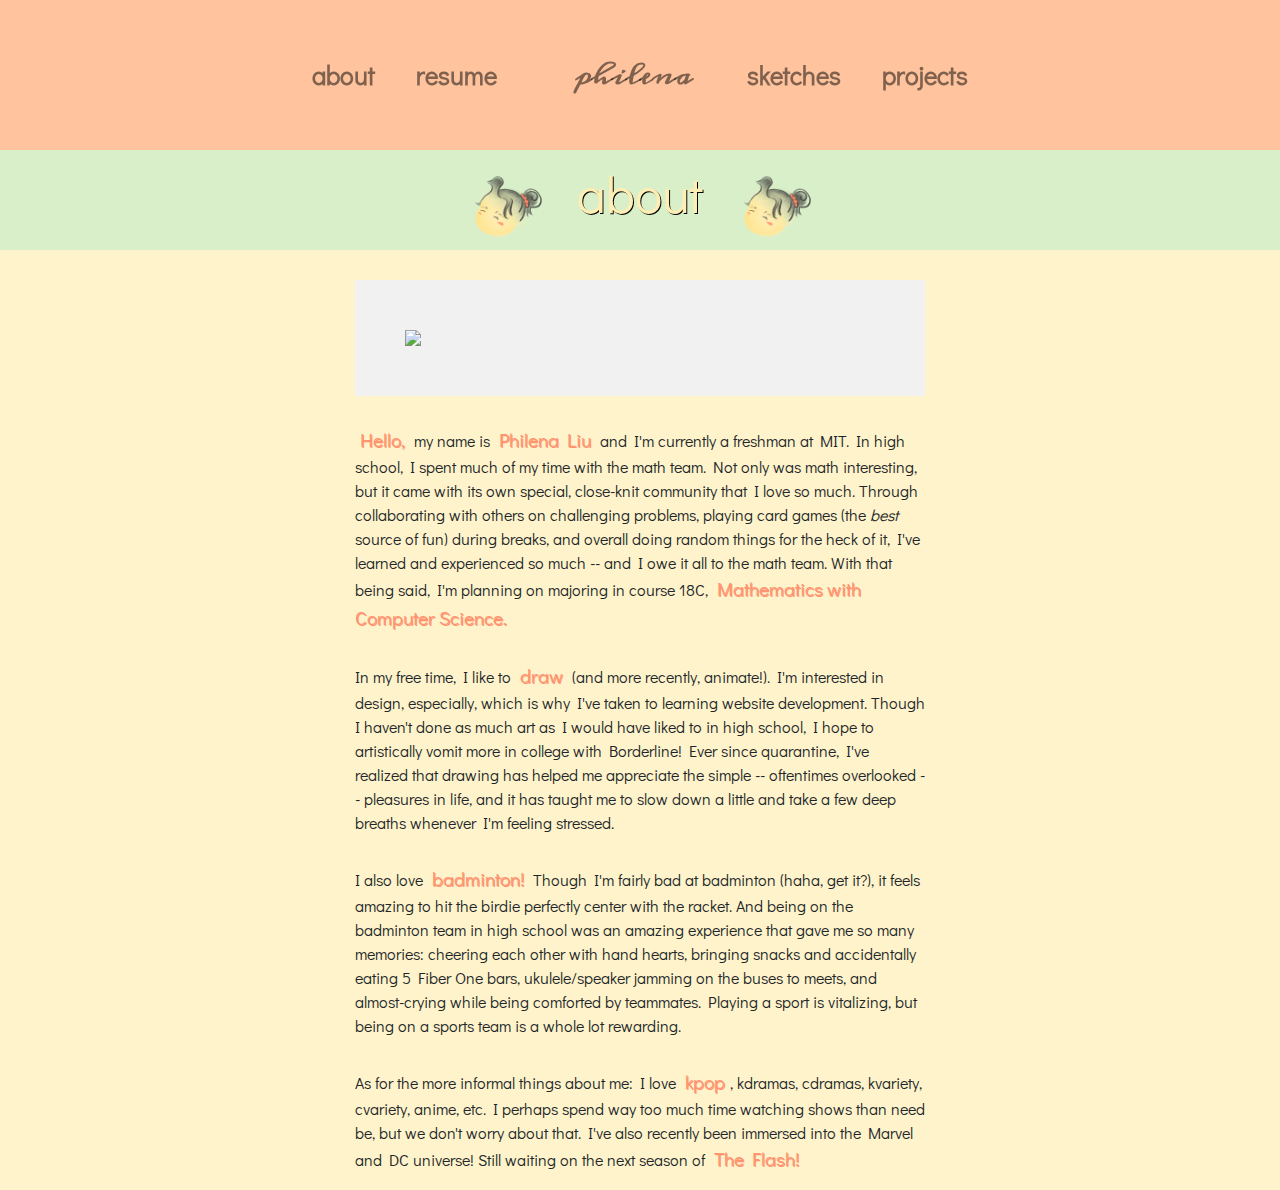
==== about.html @ 8ea55ef0 "yes commit all" ====
<!DOCTYPE html>
<html lang="en">
<head>
	<meta name="viewport" content="width=device-width, initial-scale=1.0"> <!-- should do this on all sites, sets width of page to follow screen width of device, sets initial zoom level-->
	<meta http-equiv="Content-Type" content="text/html; charset=utf-8">
	<!-- Latest compiled and minified CSS -->
	<link rel="stylesheet" href="https://maxcdn.bootstrapcdn.com/bootstrap/4.5.2/css/bootstrap.min.css">

	<!-- jQuery library -->
	<script src="https://ajax.googleapis.com/ajax/libs/jquery/3.5.1/jquery.min.js"></script>

	<!-- Popper JS -->
	<script src="https://cdnjs.cloudflare.com/ajax/libs/popper.js/1.16.0/umd/popper.min.js"></script>

	<!-- Latest compiled JavaScript -->
	<script src="https://maxcdn.bootstrapcdn.com/bootstrap/4.5.2/js/bootstrap.min.js"></script>

	<link rel= "stylesheet" href="mystyle.css">

	<link href='https://fonts.googleapis.com/css?family=Nothing You Could Do' rel='stylesheet'>
	<link href='https://fonts.googleapis.com/css?family=Meddon' rel='stylesheet'>
	<link rel="stylesheet" href="https://fonts.googleapis.com/css?family=Didact Gothic">
	<style type="text/css">
</style>
<title>about</title>
</head>
<body>

<!-- navigation bar -->
	<nav class="navbar navbar-expand-sm navbar navbar-light sticky-top"> <!-- expand stacks vertically if on small screen -->

		<!-- hamburger -->
		<button class="navbar-toggler" type="button" data-toggle="collapse" data-target="#navbarSupportedContent"
      		aria-controls="navbarSupportedContent" aria-expanded="false" aria-label="Toggle navigation">
      		<span class="navbar-toggler-icon"></span>
    	</button>

    	<!-- links -->
    	<div class="collapse navbar-collapse" id="navbarSupportedContent">
		  
		  <ul class="navbar-nav mx-auto">
		    <li class="nav-item">
		    	<a class="nav-link" href="about.html">about</a>
		    </li>
		    <li class="nav-item">
		    	<a class="nav-link" href="./resume.pdf">resume</a>
		    </li>
		    <li class="nav-item">
		    	<a id = "philomena" class="nav-link" href="philomena.html">philena</a>
		    </li>
		    <li class="nav-item">
		    	<a class="nav-link" href="art.html">sketches</a>
		    </li>
		    <li class="nav-item">
		    	<a class="nav-link" href="projects.html">projects</a>
		    </li>
		  </ul>
		</div>
	</nav>

<audio id = "music" src = "music.MP3"></audio>
	<script type="text/javascript">
		var music = document.getElementById("music");
		music.loop = true;
		var play = false;
		music.volume = 0.2;
		function playAudio() {
			play = true
  			music.play();
			}

		function pauseAudio() {
			play = false;
		  	music.pause();
		}

		function audioControl(){
			if (play){
				pauseAudio();
			}
			else{
				playAudio();
			}
		}

</script>
	<div class="container-fluid">
		<h1><button id = "button" style = 
			"background-color: Transparent;
		    background-repeat:no-repeat;
		    border: none;
		    cursor:pointer;
		    overflow: hidden;
		    outline:none;" 
		    type="button" onclick="audioControl()"><img id="face" src="Cloud-Swan.png" style = "height: 100px"></button>
		    about
		    <button id = "button" style = 
			"background-color: Transparent;
		    background-repeat:no-repeat;
		    border: none;
		    cursor:pointer;
		    overflow: hidden;
		    outline:none;" 
		    type="button" onclick="audioControl()"><img id="face" src="Cloud-Swan.png" style = "height: 100px"></button></h1>
	
	</div>
<div id="about" class="container-sm">
	<div id="photo">
	<img src="PL.JPG" style="display: block; margin-left: auto;
    margin-right: auto; padding: 50px">
</div>
	<p> <span>Hello,</span> my name is <span>Philena Liu</span> and I'm currently a freshman at MIT. In high school, I spent much of my time with the math team. Not only was math interesting, but it came with its own special, close-knit community that I love so much. Through collaborating with others on challenging problems, playing card games (the <i>best</i> source of fun) during breaks, and overall doing random things for the heck of it, I've learned and experienced so much -- and I owe it all to the math team. With that being said, I'm planning on majoring in course 18C, <span>Mathematics with Computer Science.</span> </p>
	<p>In my free time, I like to <span>draw</span> (and more recently, animate!). I'm interested in design, especially, which is why I've taken to learning website development. Though I haven't done as much art as I would have liked to in high school, I hope to artistically vomit more in college with Borderline! Ever since quarantine, I've realized that drawing has helped me appreciate the simple -- oftentimes overlooked -- pleasures in life, and it has taught me to slow down a little and take a few deep breaths whenever I'm feeling stressed.</p>
	<p>I also love <span>badminton!</span> Though I'm fairly bad at badminton (haha, get it?), it feels amazing to hit the birdie perfectly center with the racket. And being on the badminton team in high school was an amazing experience that gave me so many memories: cheering each other with hand hearts, bringing snacks and accidentally eating 5 Fiber One bars, ukulele/speaker jamming on the buses to meets, and almost-crying while being comforted by teammates. Playing a sport is vitalizing, but being on a sports team is a whole lot rewarding.</p>
	<p>As for the more informal things about me: I love <span>kpop</span>, kdramas, cdramas, kvariety, cvariety, anime, etc. I perhaps spend way too much time watching shows than need be, but we don't worry about that. I've also recently been immersed into the Marvel and DC universe! Still waiting on the next season of <span>The Flash!</span></p>

</div>


</body>
</html>
---- mystyle.css ----
/*margin is how far away the element's sides are from window??
padding is how far the content is away from the element's borders??
width: width of element's content area (portion inside padding, border, and margin of elmenet)*/
/*body {
  background-image: url("Cloud-Swan.png");
  background-repeat: no-repeat;
  background-position: center top;
  background-size: 300px 300px;
  overflow: scroll;
}*/
/*h1 {
	border-style: solid;
	border-width: 5px 2px;
	border-color: rgba(153, 230, 255, .4);
	width: 170px;
	margin: auto;
	font-size: 2em;
	padding: 25px;
	text-align: center;
	text-shadow: 2px 3px 5px horiz, vertical, blurrgba(153, 230, 255, .4);
}
*/

ul {

  	list-style-type: none;
  	margin: 0;
  	padding: 0;
}
li {
	
  	display: inline;
}

body {
	background-color: rgba(254,238,180,.7);
	font-family: "Didact Gothic";
}


.sticky-top {
	height: 150px;
	background-color: rgba(255,148,112,.5);
}
#philomena {
	font-size: 2vw;
    font-weight: bold;
    margin-right: 1vw;
    margin-left: 3vw;
    padding: 5px 20px;
	font-family: "Meddon";
	font
}
.nav-link{
	font-size: 2vw;
    font-weight: bold;
    margin-right: 1vw;
    margin-left: 1vw;
    padding: 5px;
    font-family: "Didact Gothic";
  }

.nav-link:hover {
    color: rgba(254,238,180,.7) !important;
    transition-duration: .2s;
  }


 .container-fluid{
 	/*background-color: rgba(254,238,180,.7);*/

 	background-color: rgba(201,237,202,.7); /*rgba(218,243,241,.7);*/

 }

 h1{
 	height: 100px;
 	text-align: center;
 	font-size: 4vw;
 	color: rgba(254,238,180,1);
 	text-shadow: 1px 1px 0 #000;
 }

.flex-container {

  display: flex;
  flex-wrap: wrap;
  justify-content: center;
  align-items: center;
}

.flex-container > div {
  background-color: #f1f1f1;
  width: 500px;
  height: 500px;
  margin: 10px;
  text-align: center;
  line-height: 500px;
  font-size: 30px;
}
#photo{
  background-color: #f1f1f1;
}
span{
  font-size: 1.5vw;
  color: rgba(255,148,112,1);
  text-shadow: 1px 1px 0 ;
  margin: 5px;
}

.art, .proj{
	padding: 20px;
    width: 500px;
    height: 500px;
    object-fit: cover;
  }

 .art:hover {
    opacity: 0.1;
    cursor: pointer;
    transition-duration: 0.2s;
  }
.proj:hover {
	opacity: 0.1;
    cursor: pointer;
    transition-duration: 0.2s;
}
  #about{
  	margin-top: 30px;
  	width: 600px;
  }
  #intro{
    padding-top: 100px;
    font-size: 1vw;
  }
  p{
    margin-top: 30px;
  }

  a{
    color: #000000;
  }
  a:hover{
    color: rgba(255,148,112,1);
  }
/*
  #project {
  padding: 50px;
  background-color: #f1f1f1;
  width: 500px;
  margin: 10px;
  text-align: center;
  line-height: 500px;
  font-size: 30px;
  }*/
/*pseudo classes. a:hover must come after a:link and a:visited. a:active must come after a:hover*/
/*h1 {
  color: navy;
  margin-left: 20px;
}*/
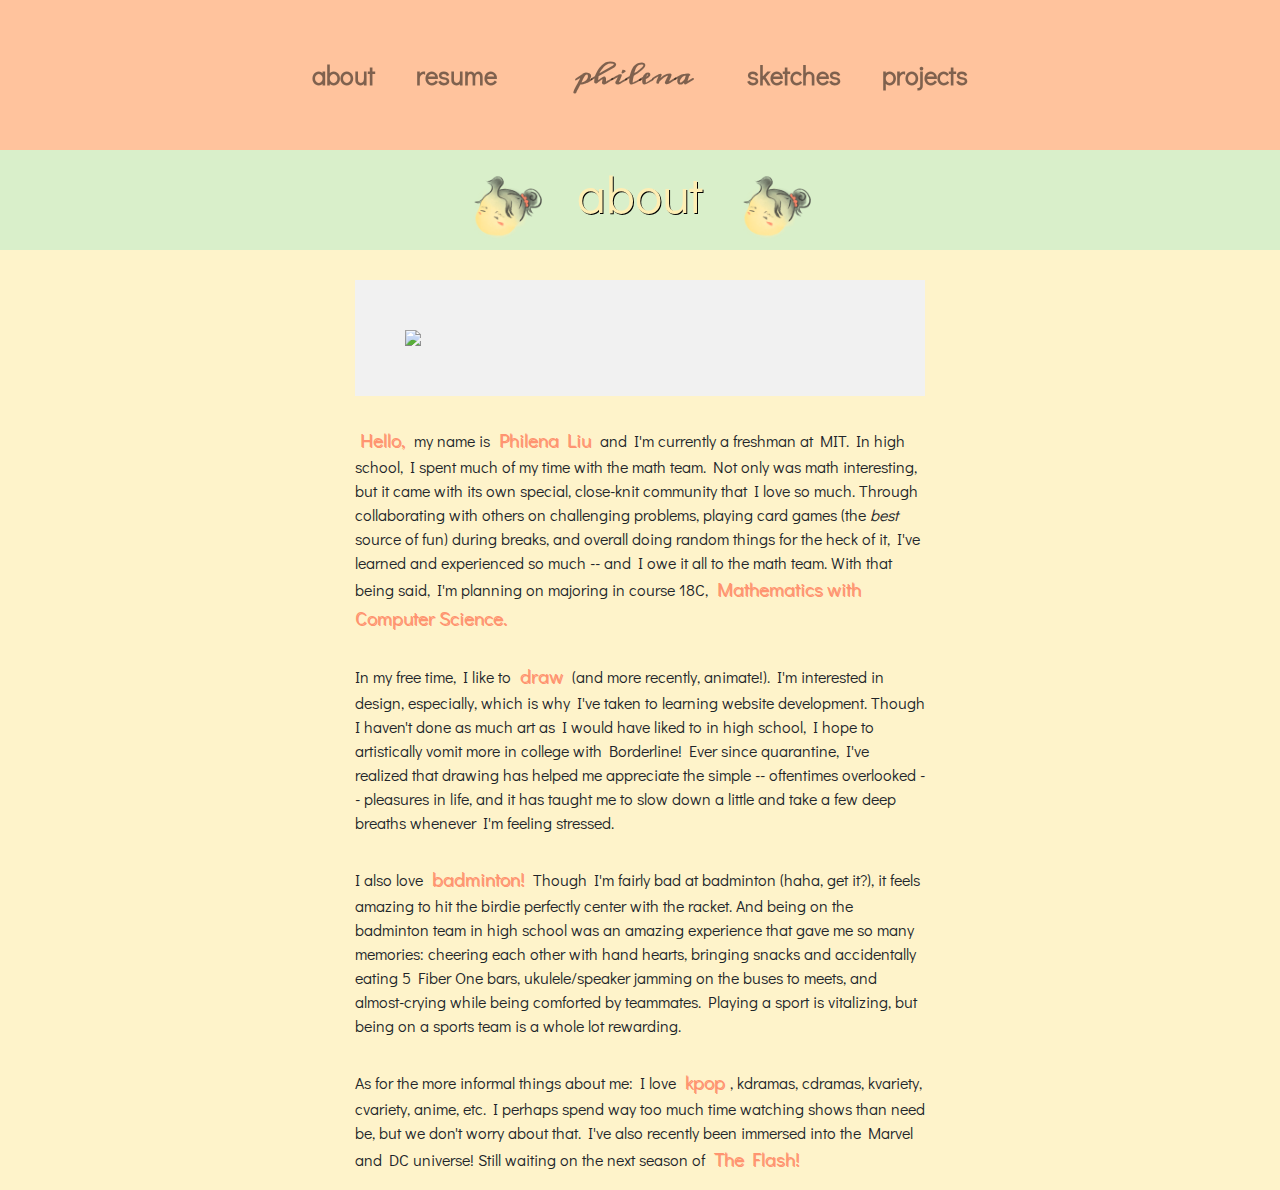
==== commit 769e76d4: "changed to see images" ====
--- a/about.html
+++ b/about.html
@@ -46,7 +46,7 @@
 		    	<a class="nav-link" href="./resume.pdf">resume</a>
 		    </li>
 		    <li class="nav-item">
-		    	<a id = "philomena" class="nav-link" href="philomena.html">philena</a>
+		    	<a id = "philomena" class="nav-link" href="index.html">philena</a>
 		    </li>
 		    <li class="nav-item">
 		    	<a class="nav-link" href="art.html">sketches</a>
@@ -58,7 +58,7 @@
 		</div>
 	</nav>
 
-<audio id = "music" src = "music.MP3"></audio>
+<audio id = "music" src = "music.mp3"></audio>
 	<script type="text/javascript">
 		var music = document.getElementById("music");
 		music.loop = true;
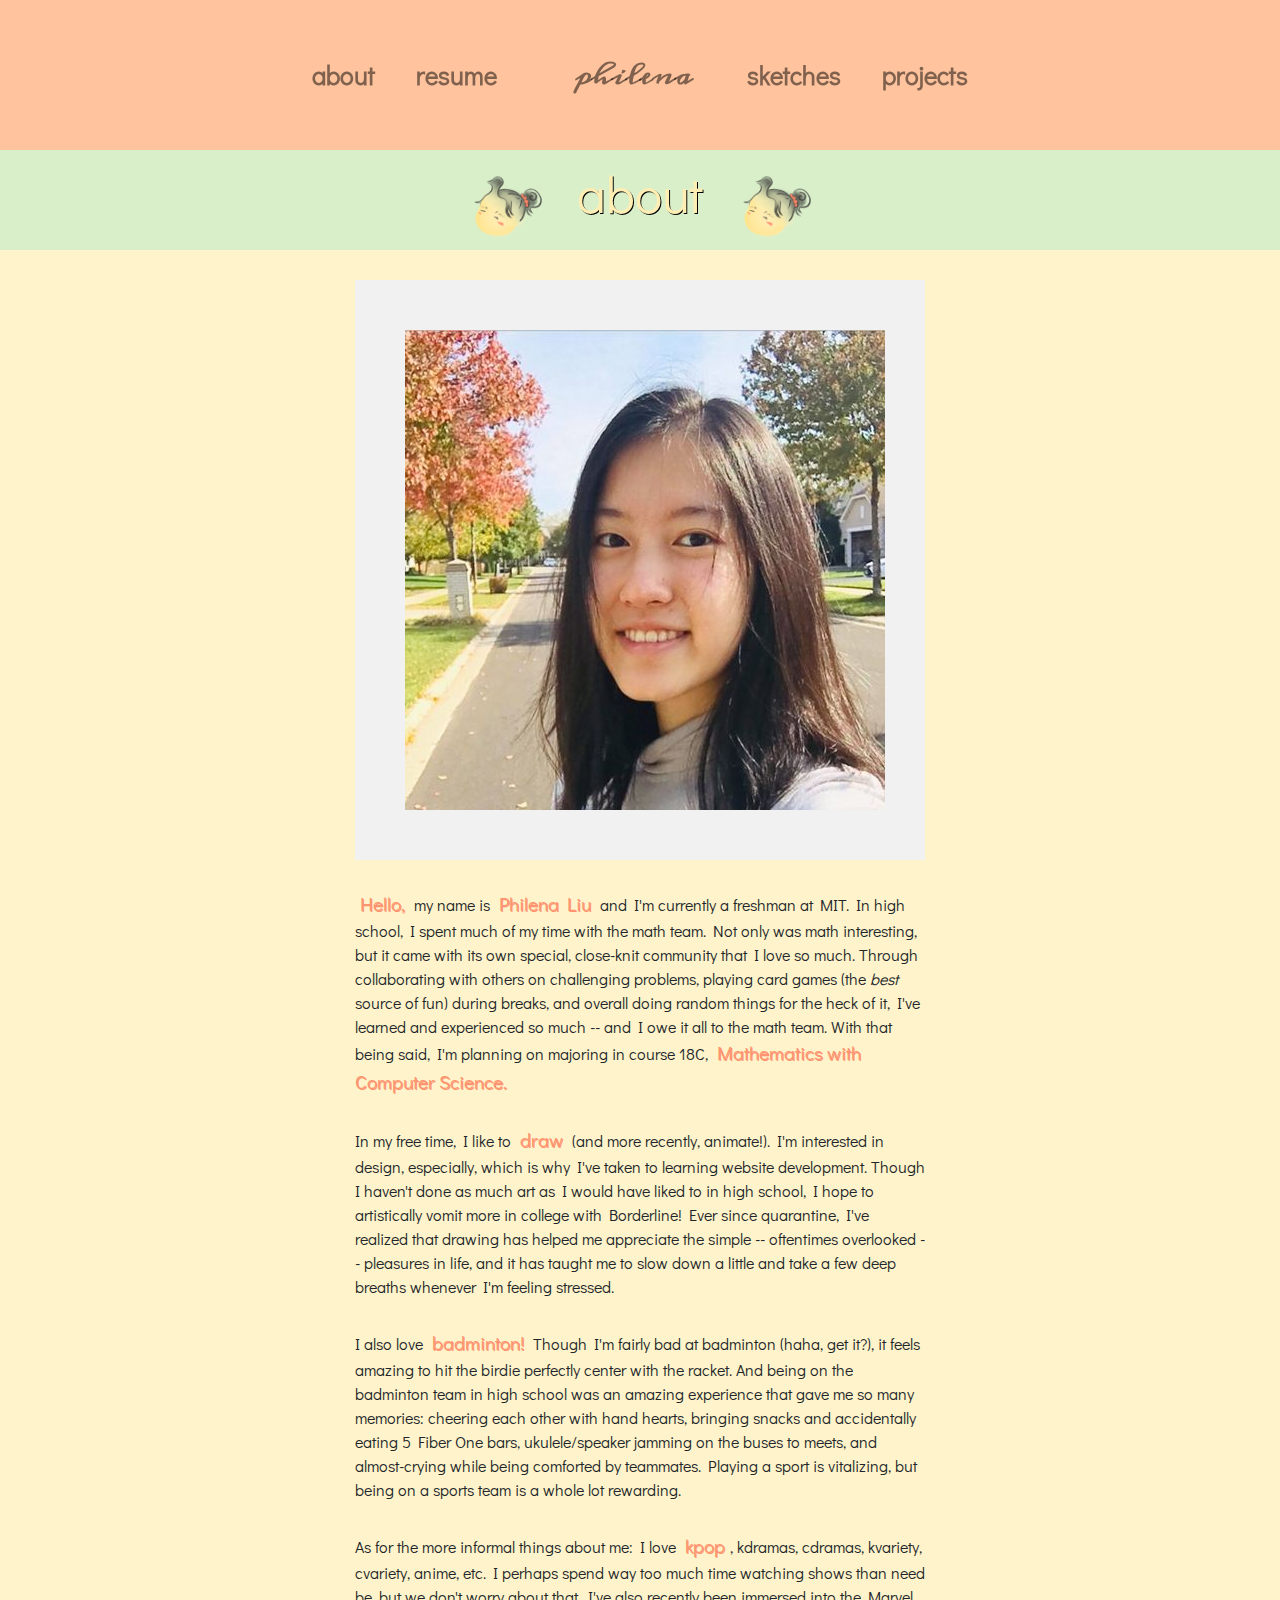
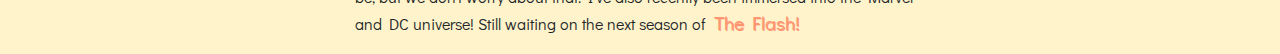
==== commit 80920ec2: "changed about photo" ====
--- a/about.html
+++ b/about.html
@@ -106,7 +106,7 @@
 	</div>
 <div id="about" class="container-sm">
 	<div id="photo">
-	<img src="PL.JPG" style="display: block; margin-left: auto;
+	<img src="PL.jpg" style="display: block; margin-left: auto;
     margin-right: auto; padding: 50px">
 </div>
 	<p> <span>Hello,</span> my name is <span>Philena Liu</span> and I'm currently a freshman at MIT. In high school, I spent much of my time with the math team. Not only was math interesting, but it came with its own special, close-knit community that I love so much. Through collaborating with others on challenging problems, playing card games (the <i>best</i> source of fun) during breaks, and overall doing random things for the heck of it, I've learned and experienced so much -- and I owe it all to the math team. With that being said, I'm planning on majoring in course 18C, <span>Mathematics with Computer Science.</span> </p>
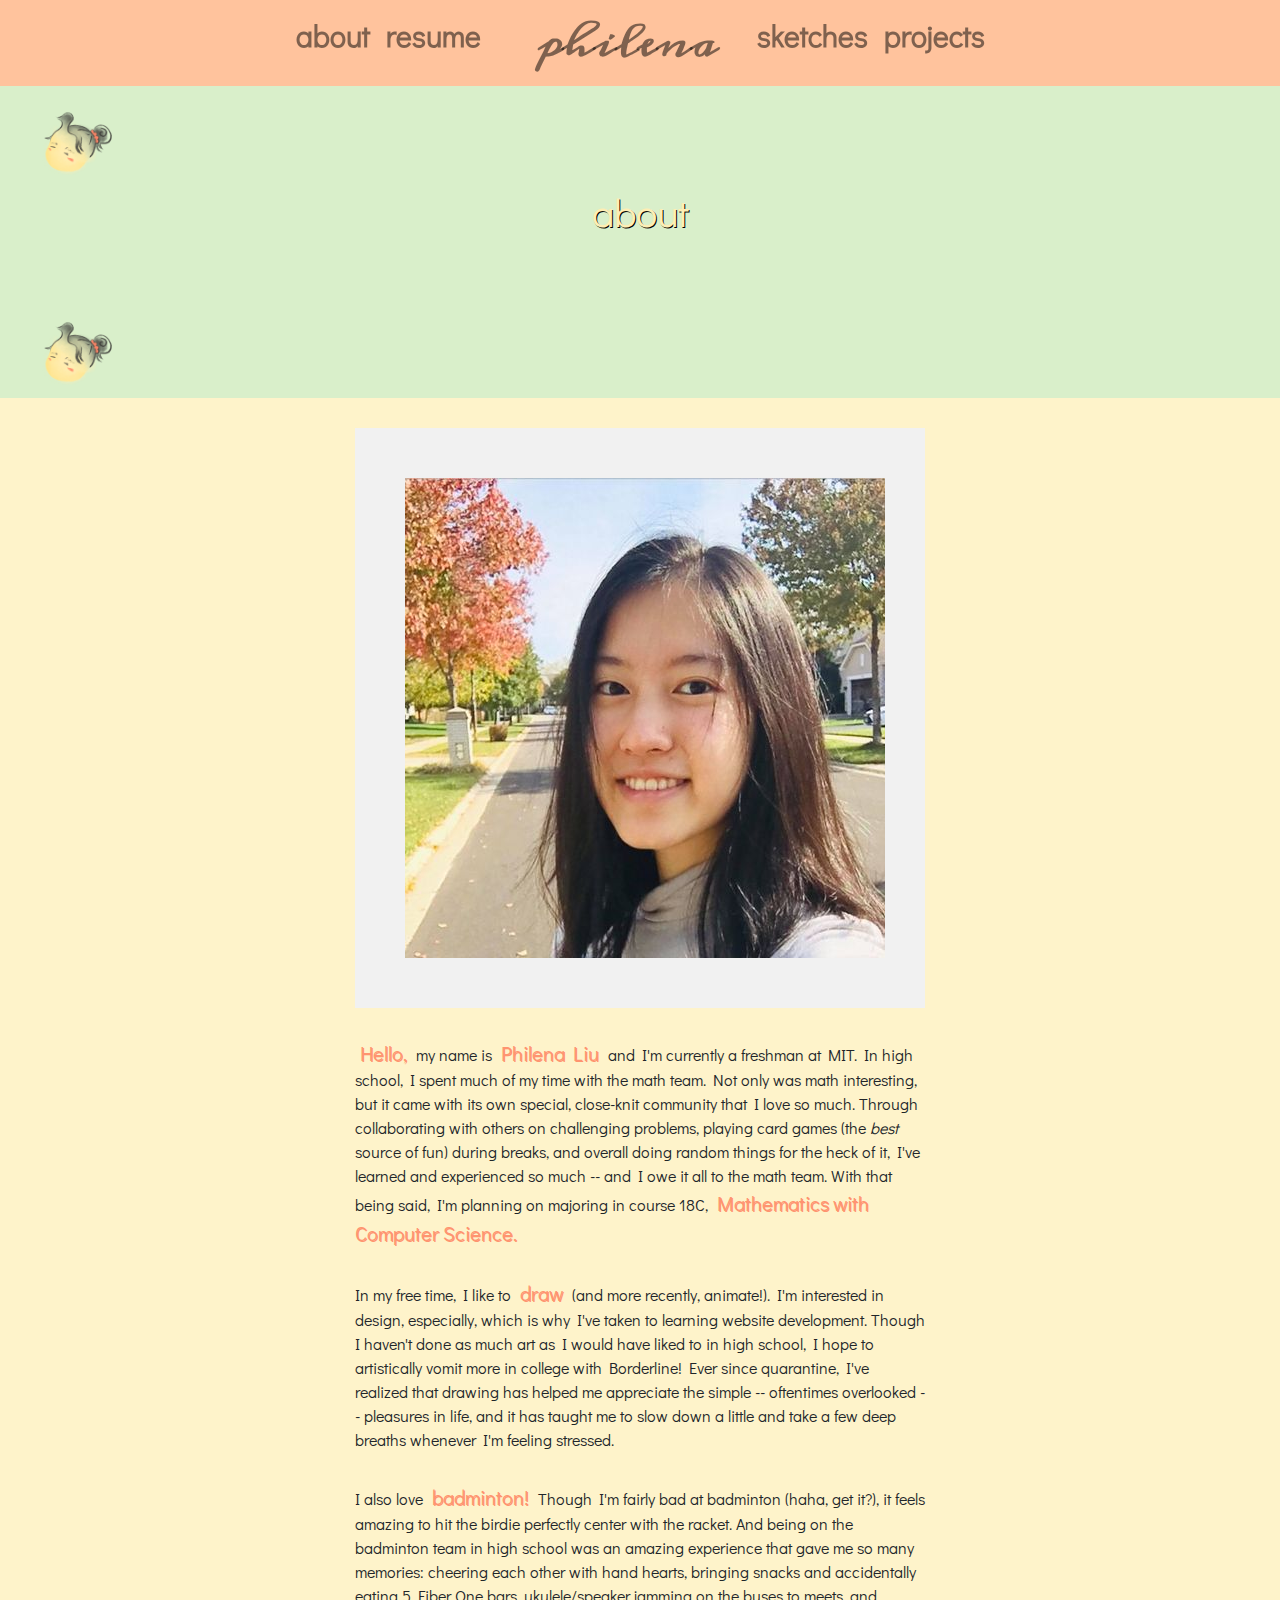
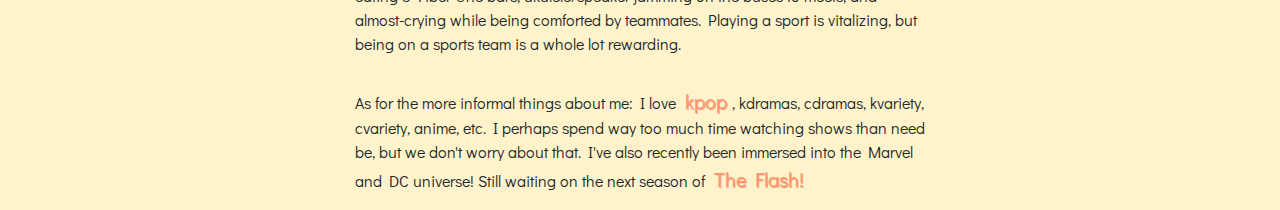
==== commit 2201eba5: "made responsive" ====
--- a/about.html
+++ b/about.html
@@ -22,6 +22,7 @@
 	<link rel="stylesheet" href="https://fonts.googleapis.com/css?family=Didact Gothic">
 	<style type="text/css">
 </style>
+ <link rel = "icon" href ="icon.png" type = "image/x-icon" height = 32px> 
 <title>about</title>
 </head>
 <body>
@@ -84,8 +85,8 @@
 		}
 
 </script>
-	<div class="container-fluid">
-		<h1><button id = "button" style = 
+	<div class="container-fluid header">
+		<button id = "button1" style = 
 			"background-color: Transparent;
 		    background-repeat:no-repeat;
 		    border: none;
@@ -93,20 +94,20 @@
 		    overflow: hidden;
 		    outline:none;" 
 		    type="button" onclick="audioControl()"><img id="face" src="Cloud-Swan.png" style = "height: 100px"></button>
-		    about
-		    <button id = "button" style = 
+		    <h1>about</h1>
+		    <button id = "button2" style = 
 			"background-color: Transparent;
 		    background-repeat:no-repeat;
 		    border: none;
 		    cursor:pointer;
 		    overflow: hidden;
 		    outline:none;" 
-		    type="button" onclick="audioControl()"><img id="face" src="Cloud-Swan.png" style = "height: 100px"></button></h1>
+		    type="button" onclick="audioControl()"><img id="face" src="Cloud-Swan.png" style = "height: 100px"></button>
 	
 	</div>
 <div id="about" class="container-sm">
 	<div id="photo">
-	<img src="PL.jpg" style="display: block; margin-left: auto;
+	<img id="me" src="PL.jpg" style="display: block; margin-left: auto;
     margin-right: auto; padding: 50px">
 </div>
 	<p> <span>Hello,</span> my name is <span>Philena Liu</span> and I'm currently a freshman at MIT. In high school, I spent much of my time with the math team. Not only was math interesting, but it came with its own special, close-knit community that I love so much. Through collaborating with others on challenging problems, playing card games (the <i>best</i> source of fun) during breaks, and overall doing random things for the heck of it, I've learned and experienced so much -- and I owe it all to the math team. With that being said, I'm planning on majoring in course 18C, <span>Mathematics with Computer Science.</span> </p>
@@ -116,6 +117,30 @@
 
 </div>
 
-
+<style>
+	@media screen and (max-width: 600px) {
+	
+  
+	#button2 {
+	  display: none !important;
+	
+	}
+	#button1 {
+		/* position: fixed !important; */
+		padding: 0 35% !important;
+		width: 200px !important;
+	}
+	#me {
+		width: 240px !important;
+		padding: 20px !important;
+	}
+	#photo {
+		width: 240px !important;
+	}
+	#about {
+		width: 250px !important;
+	}
+	}
+</style>
 </body>
 </html>--- a/mystyle.css
+++ b/mystyle.css
@@ -21,6 +21,19 @@
 	text-shadow: 2px 3px 5px horiz, vertical, blurrgba(153, 230, 255, .4);
 }
 */
+@media screen and (max-width: 1100px) {
+	
+  
+  #philomena {
+    font-size: 20px !important;
+  
+  }
+  .nav-link{
+    font-size: 15px!important;
+    }
+
+}
+
 
 ul {
 
@@ -30,7 +43,7 @@
 }
 li {
 	
-  	display: inline;
+  	/* display: inline; */
 }
 
 body {
@@ -40,23 +53,21 @@
 
 
 .sticky-top {
-	height: 150px;
+	/* height: 150px; */
 	background-color: rgba(255,148,112,.5);
 }
 #philomena {
-	font-size: 2vw;
+	font-size: 40px;
     font-weight: bold;
-    margin-right: 1vw;
-    margin-left: 3vw;
+    margin-right: 10px;
+    margin-left: 30px;
     padding: 5px 20px;
 	font-family: "Meddon";
-	font
+
 }
 .nav-link{
-	font-size: 2vw;
+	font-size: 30px;
     font-weight: bold;
-    margin-right: 1vw;
-    margin-left: 1vw;
     padding: 5px;
     font-family: "Didact Gothic";
   }
@@ -66,6 +77,9 @@
     transition-duration: .2s;
   }
 
+.project_names {
+  background-color: rgba(255,148,112,.5);
+}
 
  .container-fluid{
  	/*background-color: rgba(254,238,180,.7);*/
@@ -77,7 +91,7 @@
  h1{
  	height: 100px;
  	text-align: center;
- 	font-size: 4vw;
+ 	font-size: 40px;
  	color: rgba(254,238,180,1);
  	text-shadow: 1px 1px 0 #000;
  }
@@ -92,27 +106,27 @@
 
 .flex-container > div {
   background-color: #f1f1f1;
-  width: 500px;
-  height: 500px;
+  width: 300px;
+  height: 300px;
   margin: 10px;
   text-align: center;
-  line-height: 500px;
+  line-height: 300px;
   font-size: 30px;
 }
 #photo{
   background-color: #f1f1f1;
 }
 span{
-  font-size: 1.5vw;
+  font-size: 20px;
   color: rgba(255,148,112,1);
   text-shadow: 1px 1px 0 ;
   margin: 5px;
 }
 
 .art, .proj{
-	padding: 20px;
-    width: 500px;
-    height: 500px;
+	  padding: 15px;
+    width: 300px;
+    height: 300px;
     object-fit: cover;
   }
 
@@ -121,8 +135,8 @@
     cursor: pointer;
     transition-duration: 0.2s;
   }
-.proj:hover {
-	opacity: 0.1;
+ #pic:hover {
+	  opacity: 0.3;
     cursor: pointer;
     transition-duration: 0.2s;
 }
@@ -132,7 +146,7 @@
   }
   #intro{
     padding-top: 100px;
-    font-size: 1vw;
+    font-size: 10px;
   }
   p{
     margin-top: 30px;
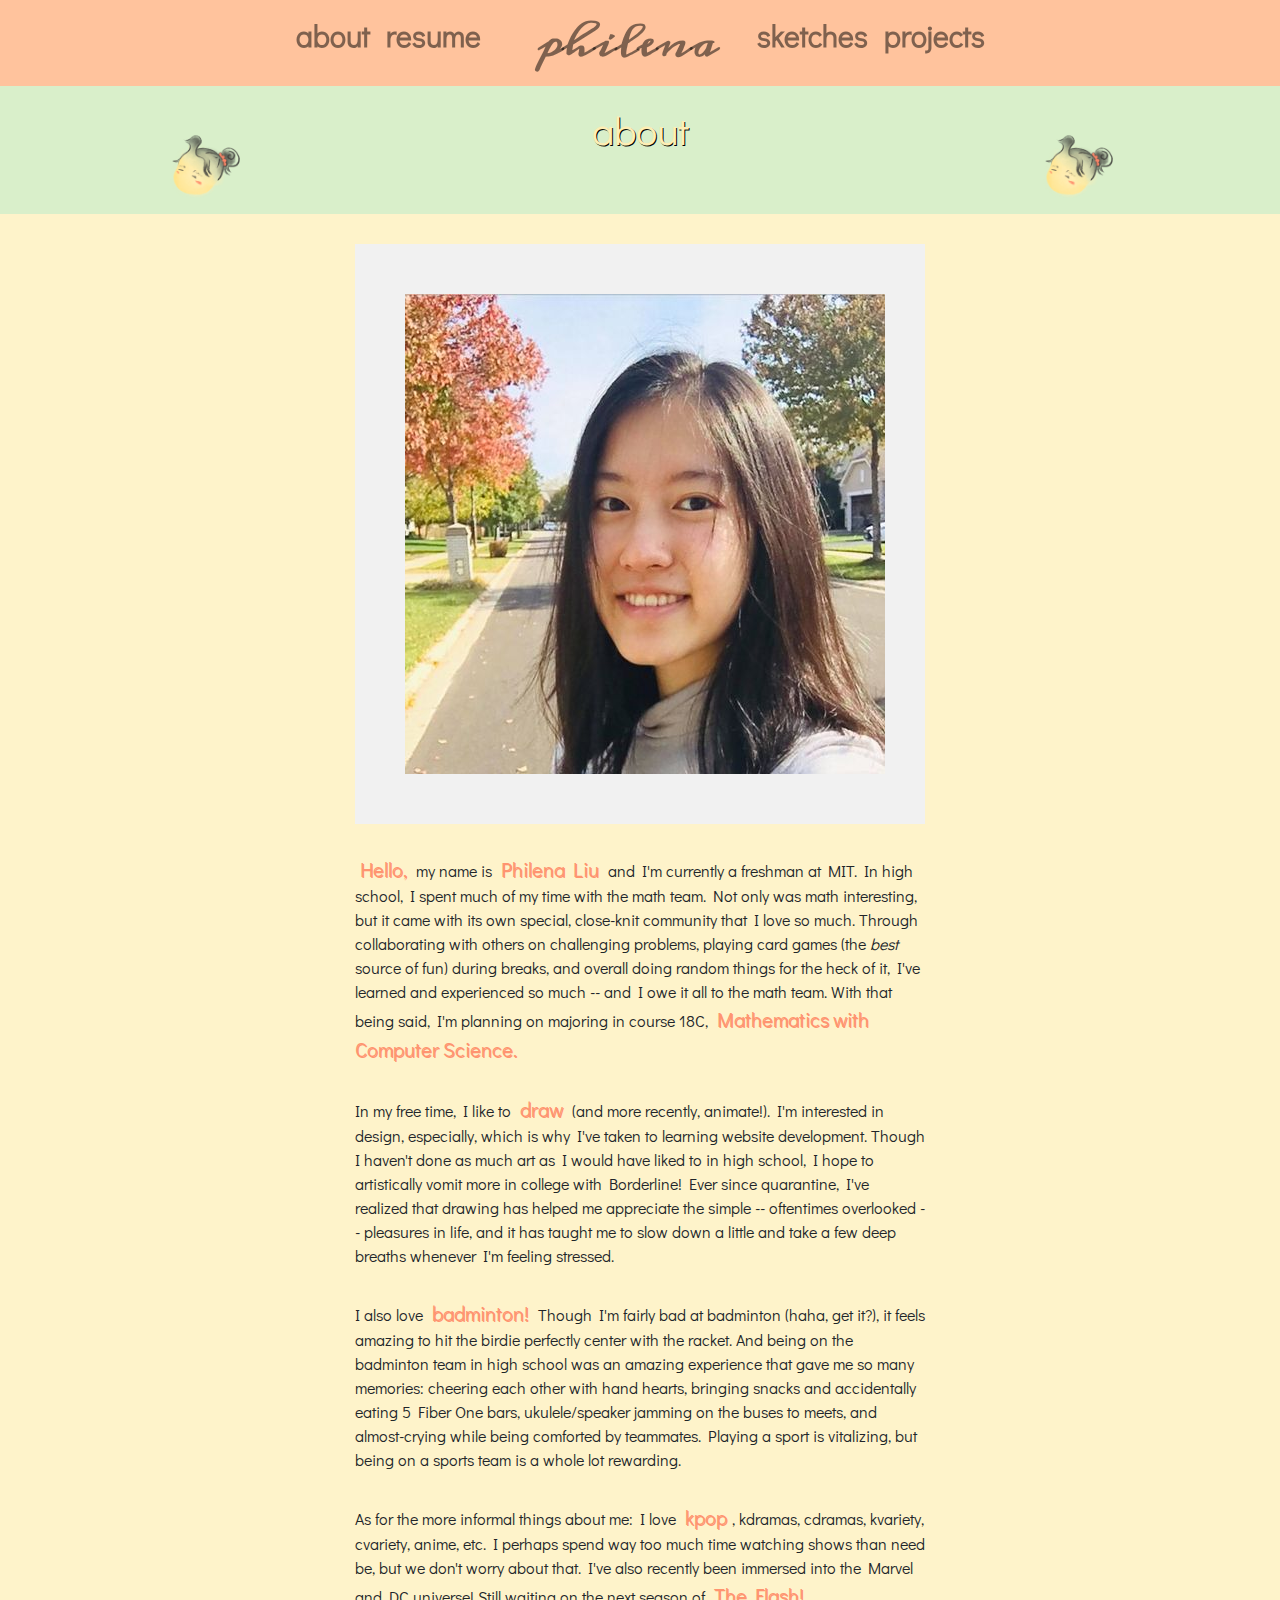
==== commit ca89ba1b: "responsive" ====
--- a/about.html
+++ b/about.html
@@ -85,24 +85,28 @@
 		}
 
 </script>
-	<div class="container-fluid header">
-		<button id = "button1" style = 
-			"background-color: Transparent;
-		    background-repeat:no-repeat;
-		    border: none;
-		    cursor:pointer;
-		    overflow: hidden;
-		    outline:none;" 
-		    type="button" onclick="audioControl()"><img id="face" src="Cloud-Swan.png" style = "height: 100px"></button>
-		    <h1>about</h1>
-		    <button id = "button2" style = 
-			"background-color: Transparent;
-		    background-repeat:no-repeat;
-		    border: none;
-		    cursor:pointer;
-		    overflow: hidden;
-		    outline:none;" 
-		    type="button" onclick="audioControl()"><img id="face" src="Cloud-Swan.png" style = "height: 100px"></button>
+<div class="container-fluid px-0 header">
+	<div class="row">
+		<button id = "button1" class= "col" style = 
+		"background-color: Transparent;
+		background-repeat:no-repeat;
+		border: none;
+		cursor:pointer;
+		overflow: hidden;
+		outline:none;
+		display: inline" 
+		type="button" onclick="audioControl()"><img id="face" src="Cloud-Swan.png" style = "height: 100px"></button>
+		<h1 class= "col" >about</h1>
+		<button class= "col" id = "button2" style = 
+		"background-color: Transparent;
+		background-repeat:no-repeat;
+		border: none;
+		cursor:pointer;
+		overflow: hidden;
+		outline:none;
+		display: inline;" 
+		type="button" onclick="audioControl()"><img id="face" src="Cloud-Swan.png" style = "height: 100px"></button>
+	</div>
 	
 	</div>
 <div id="about" class="container-sm">
--- a/mystyle.css
+++ b/mystyle.css
@@ -87,6 +87,9 @@
  	background-color: rgba(201,237,202,.7); /*rgba(218,243,241,.7);*/
 
  }
+.col {
+  margin-top: 20px !important;
+}
 
  h1{
  	height: 100px;
